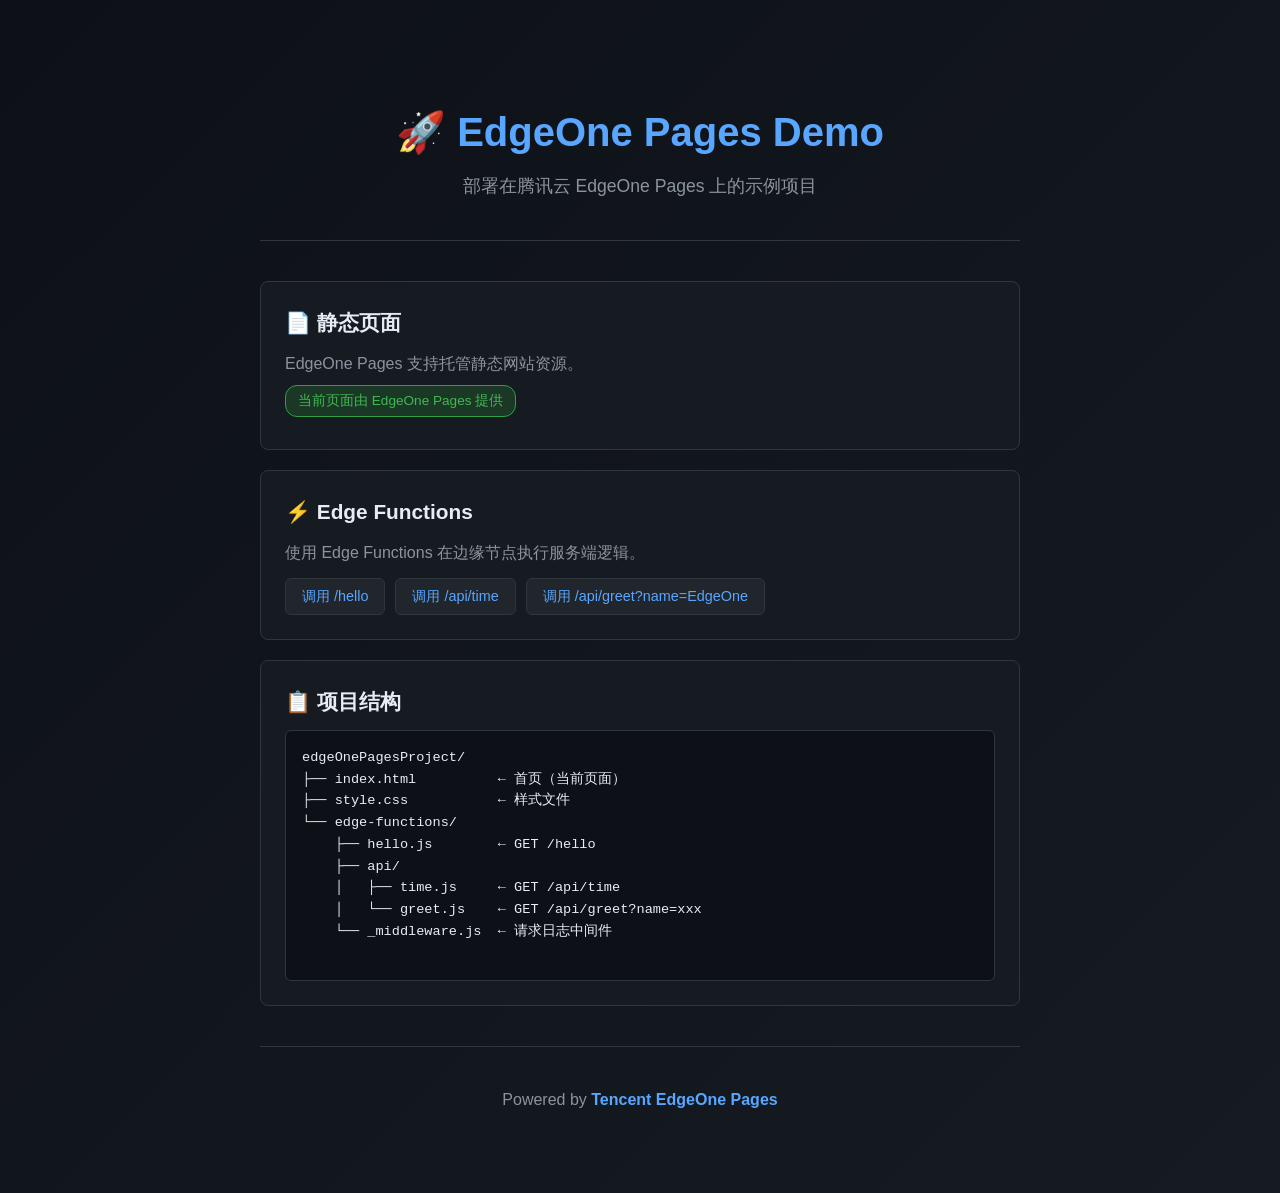
==== index.html @ 208e15da "init" ====
<!DOCTYPE html>
<html lang="zh-CN">
<head>
  <meta charset="UTF-8">
  <meta name="viewport" content="width=device-width, initial-scale=1.0">
  <title>EdgeOne Pages Demo</title>
  <link rel="stylesheet" href="/style.css">
</head>
<body>
  <div class="container">
    <header>
      <h1>🚀 EdgeOne Pages Demo</h1>
      <p class="subtitle">部署在腾讯云 EdgeOne Pages 上的示例项目</p>
    </header>

    <main>
      <section class="card">
        <h2>📄 静态页面</h2>
        <p>EdgeOne Pages 支持托管静态网站资源。</p>
        <p class="status success">当前页面由 EdgeOne Pages 提供</p>
      </section>

      <section class="card">
        <h2>⚡ Edge Functions</h2>
        <p>使用 Edge Functions 在边缘节点执行服务端逻辑。</p>
        <div class="api-buttons">
          <button onclick="callAPI('/hello')">调用 /hello</button>
          <button onclick="callAPI('/api/time')">调用 /api/time</button>
          <button onclick="callAPI('/api/greet?name=EdgeOne')">调用 /api/greet?name=EdgeOne</button>
        </div>
        <pre id="api-result" class="hidden"></pre>
      </section>

      <section class="card">
        <h2>📋 项目结构</h2>
        <pre>
edgeOnePagesProject/
├── index.html          ← 首页（当前页面）
├── style.css           ← 样式文件
└── edge-functions/
    ├── hello.js        ← GET /hello
    ├── api/
    │   ├── time.js     ← GET /api/time
    │   └── greet.js    ← GET /api/greet?name=xxx
    └── _middleware.js  ← 请求日志中间件
        </pre>
      </section>
    </main>

    <footer>
      <p>Powered by <strong>Tencent EdgeOne Pages</strong></p>
    </footer>
  </div>

  <script>
    async function callAPI(path) {
      const resultEl = document.getElementById('api-result');
      resultEl.classList.add('loading');
      resultEl.classList.remove('hidden');
      resultEl.textContent = '请求中...';

      try {
        const res = await fetch(path);
        const data = await res.json();
        resultEl.textContent = JSON.stringify(data, null, 2);
        resultEl.classList.remove('loading');
      } catch (err) {
        resultEl.textContent = '请求失败: ' + err.message;
        resultEl.classList.remove('loading');
      }
    }
  </script>
</body>
</html>
---- style.css ----
* {
  margin: 0;
  padding: 0;
  box-sizing: border-box;
}

body {
  font-family: -apple-system, BlinkMacSystemFont, 'Segoe UI', Roboto, 'Helvetica Neue', Arial, sans-serif;
  background: linear-gradient(135deg, #0d1117 0%, #161b22 100%);
  color: #c9d1d9;
  min-height: 100vh;
  line-height: 1.6;
}

.container {
  max-width: 800px;
  margin: 0 auto;
  padding: 40px 20px;
}

header {
  text-align: center;
  padding: 60px 0 40px;
  border-bottom: 1px solid #30363d;
  margin-bottom: 40px;
}

h1 {
  font-size: 2.5rem;
  color: #58a6ff;
  margin-bottom: 8px;
}

.subtitle {
  font-size: 1.1rem;
  color: #8b949e;
}

.card {
  background: #161b22;
  border: 1px solid #30363d;
  border-radius: 8px;
  padding: 24px;
  margin-bottom: 20px;
}

.card h2 {
  font-size: 1.3rem;
  color: #e6edf3;
  margin-bottom: 12px;
}

.card p {
  margin-bottom: 8px;
  color: #8b949e;
}

.status {
  display: inline-block;
  padding: 4px 12px;
  border-radius: 12px;
  font-size: 0.85rem;
  font-weight: 500;
}

.status.success {
  background: #1b3826;
  color: #3fb950;
  border: 1px solid #2ea043;
}

.api-buttons {
  display: flex;
  flex-wrap: wrap;
  gap: 10px;
  margin-top: 12px;
}

.api-buttons button {
  padding: 8px 16px;
  background: #21262d;
  color: #58a6ff;
  border: 1px solid #30363d;
  border-radius: 6px;
  cursor: pointer;
  font-size: 0.9rem;
  transition: all 0.2s;
}

.api-buttons button:hover {
  background: #30363d;
  border-color: #58a6ff;
}

pre {
  background: #0d1117;
  padding: 16px;
  border-radius: 6px;
  overflow-x: auto;
  margin-top: 12px;
  font-family: 'SF Mono', 'Fira Code', monospace;
  font-size: 0.85rem;
  color: #e6edf3;
  border: 1px solid #30363d;
}

#api-result {
  margin-top: 16px;
  min-height: 40px;
}

#api-result.loading {
  color: #d29922;
}

.hidden {
  display: none;
}

.card pre {
  white-space: pre-wrap;
  word-break: break-all;
}

footer {
  text-align: center;
  padding: 40px 0;
  border-top: 1px solid #30363d;
  margin-top: 40px;
  color: #8b949e;
}

footer strong {
  color: #58a6ff;
}

@media (max-width: 600px) {
  header {
    padding: 40px 0 30px;
  }

  h1 {
    font-size: 1.8rem;
  }

  .api-buttons {
    flex-direction: column;
  }

  .api-buttons button {
    width: 100%;
  }
}
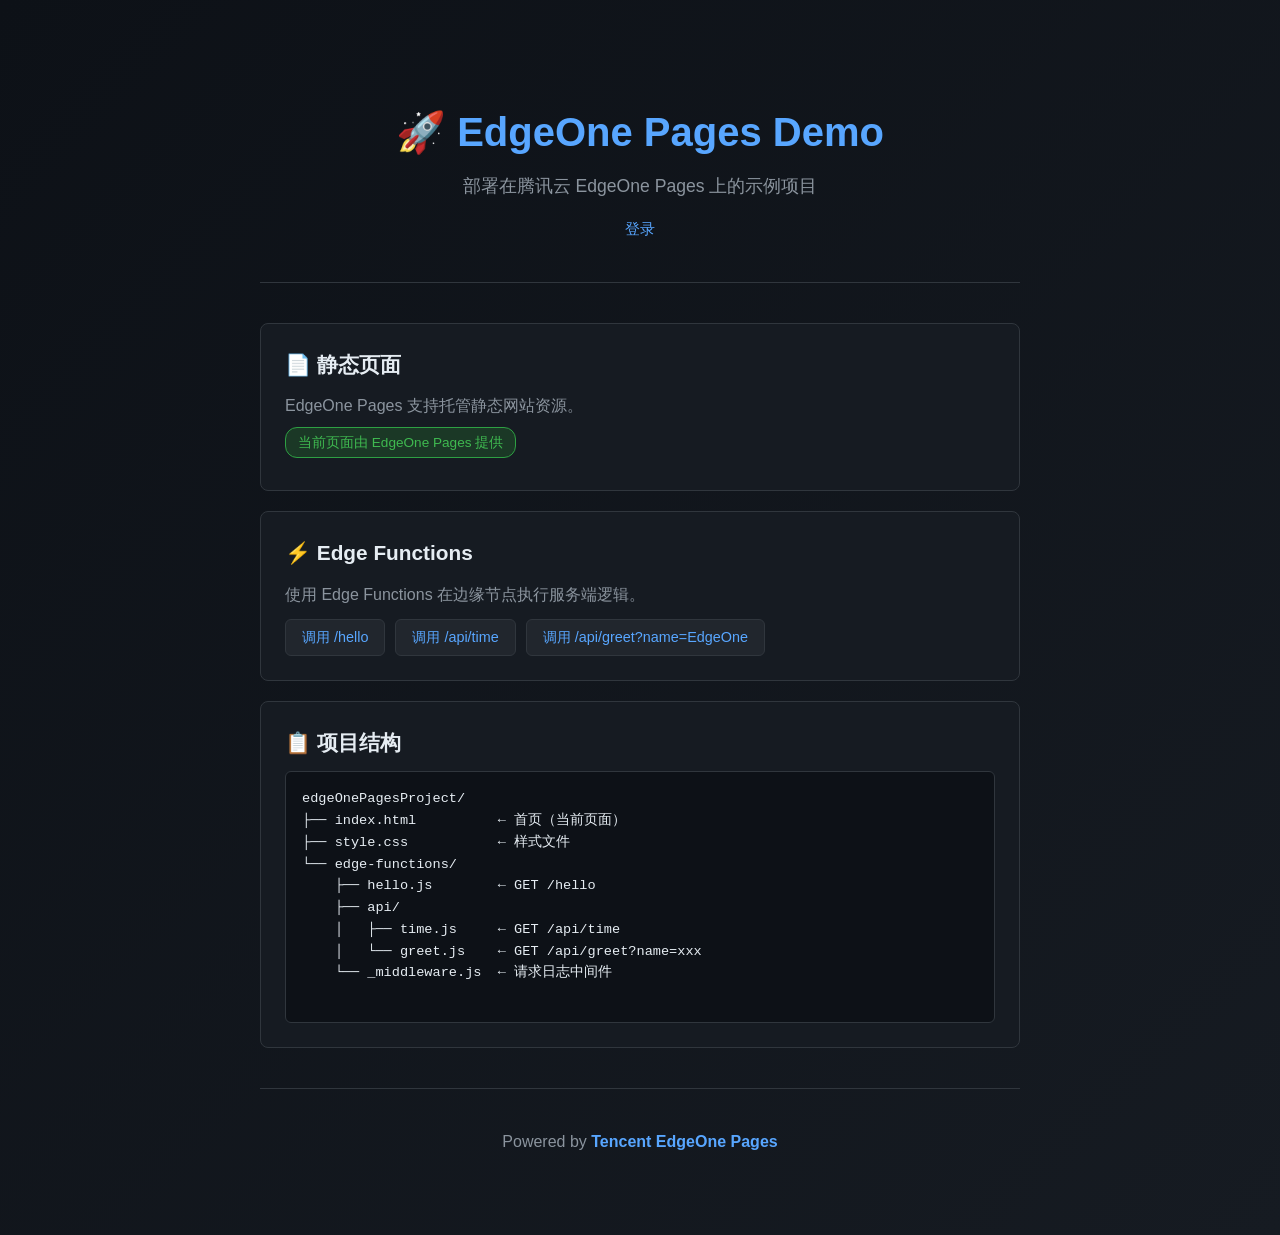
==== commit 68e5fa27: "feat: implement login/register with CloudBase database, PBKDF2 password hashing" ====
--- a/index.html
+++ b/index.html
@@ -11,6 +11,10 @@
     <header>
       <h1>🚀 EdgeOne Pages Demo</h1>
       <p class="subtitle">部署在腾讯云 EdgeOne Pages 上的示例项目</p>
+      <nav style="margin-top: 16px;">
+        <a href="/login.html" id="loginLink" style="color: #58a6ff; text-decoration: none; font-size: 0.95rem;">登录</a>
+        <span id="userInfo" class="hidden" style="color: #8b949e; font-size: 0.95rem;"></span>
+      </nav>
     </header>
 
     <main>
@@ -53,6 +57,36 @@
   </div>
 
   <script>
+    // 检查登录状态
+    (function() {
+      var user = localStorage.getItem('user');
+      if (user) {
+        try {
+          var u = JSON.parse(user);
+          document.getElementById('loginLink').classList.add('hidden');
+          var info = document.getElementById('userInfo');
+          info.classList.remove('hidden');
+          info.innerHTML = '已登录: <strong style="color:#58a6ff">' + escapeHtml(u.username) + '</strong> ';
+          var logout = document.createElement('a');
+          logout.href = '#';
+          logout.textContent = '退出';
+          logout.style.cssText = 'color:#f85149;text-decoration:none;font-size:0.9rem;margin-left:8px;';
+          logout.onclick = function(e) {
+            e.preventDefault();
+            localStorage.removeItem('user');
+            window.location.reload();
+          };
+          info.appendChild(logout);
+        } catch(e) {}
+      }
+    })();
+
+    function escapeHtml(str) {
+      var div = document.createElement('div');
+      div.appendChild(document.createTextNode(str));
+      return div.innerHTML;
+    }
+
     async function callAPI(path) {
       const resultEl = document.getElementById('api-result');
       resultEl.classList.add('loading');
--- a/style.css
+++ b/style.css
@@ -134,6 +134,136 @@
   color: #58a6ff;
 }
 
+/* ===== 登录/注册页面 ===== */
+.login-container {
+  display: flex;
+  justify-content: center;
+  align-items: center;
+  min-height: 100vh;
+  padding: 20px;
+}
+
+.login-card {
+  background: #161b22;
+  border: 1px solid #30363d;
+  border-radius: 12px;
+  padding: 40px;
+  width: 100%;
+  max-width: 420px;
+  box-shadow: 0 8px 24px rgba(0, 0, 0, 0.3);
+}
+
+.login-header {
+  text-align: center;
+  margin-bottom: 32px;
+}
+
+.login-header h1 {
+  font-size: 1.8rem;
+  color: #e6edf3;
+  margin-bottom: 8px;
+}
+
+.login-subtitle {
+  font-size: 0.9rem;
+  color: #8b949e;
+}
+
+.login-form .form-group {
+  margin-bottom: 20px;
+}
+
+.login-form label {
+  display: block;
+  font-size: 0.9rem;
+  color: #c9d1d9;
+  margin-bottom: 6px;
+  font-weight: 500;
+}
+
+.login-form input {
+  width: 100%;
+  padding: 10px 14px;
+  background: #0d1117;
+  border: 1px solid #30363d;
+  border-radius: 6px;
+  color: #e6edf3;
+  font-size: 1rem;
+  transition: border-color 0.2s;
+  outline: none;
+}
+
+.login-form input:focus {
+  border-color: #58a6ff;
+  box-shadow: 0 0 0 2px rgba(88, 166, 255, 0.15);
+}
+
+.login-form input::placeholder {
+  color: #484f58;
+}
+
+.login-btn {
+  width: 100%;
+  padding: 12px;
+  background: #238636;
+  color: #fff;
+  border: 1px solid #2ea043;
+  border-radius: 6px;
+  font-size: 1rem;
+  font-weight: 600;
+  cursor: pointer;
+  transition: all 0.2s;
+  margin-top: 8px;
+}
+
+.login-btn:hover {
+  background: #2ea043;
+}
+
+.login-btn:disabled {
+  background: #21262d;
+  border-color: #30363d;
+  color: #8b949e;
+  cursor: not-allowed;
+}
+
+.message {
+  padding: 10px 14px;
+  border-radius: 6px;
+  margin-bottom: 16px;
+  font-size: 0.9rem;
+  text-align: center;
+}
+
+.message.success {
+  background: #1b3826;
+  color: #3fb950;
+  border: 1px solid #2ea043;
+}
+
+.message.error {
+  background: #3d1f1f;
+  color: #f85149;
+  border: 1px solid #f85149;
+}
+
+.login-footer {
+  text-align: center;
+  margin-top: 24px;
+  font-size: 0.9rem;
+  color: #8b949e;
+}
+
+.login-footer a {
+  color: #58a6ff;
+  text-decoration: none;
+  font-weight: 500;
+}
+
+.login-footer a:hover {
+  text-decoration: underline;
+}
+
 @media (max-width: 600px) {
   header {
     padding: 40px 0 30px;
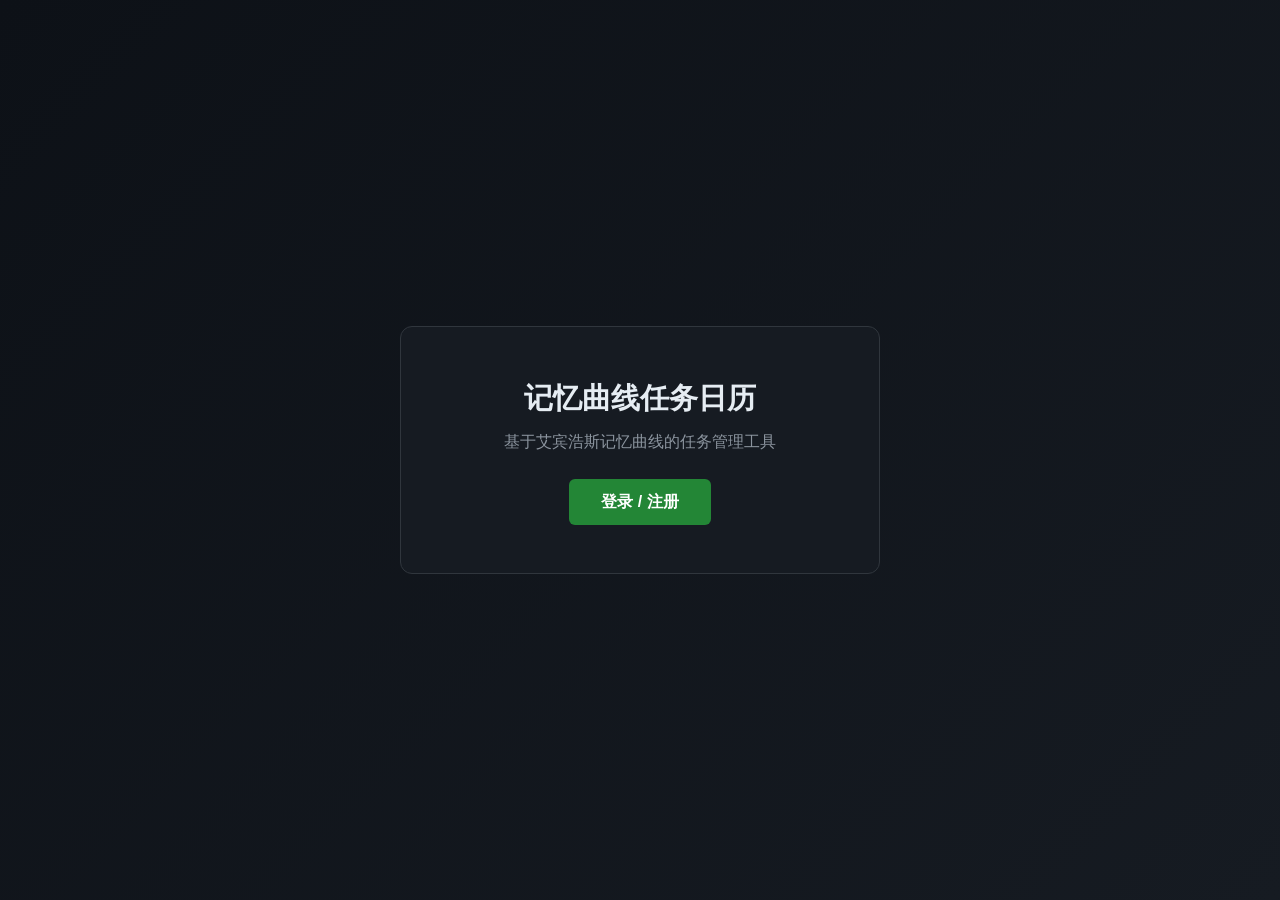
==== commit 5cf93177: "feat: migrate memoryCurveStudy calendar app with CloudBase backend, auth integration" ====
--- a/index.html
+++ b/index.html
@@ -3,106 +3,59 @@
 <head>
   <meta charset="UTF-8">
   <meta name="viewport" content="width=device-width, initial-scale=1.0">
-  <title>EdgeOne Pages Demo</title>
+  <title>记忆曲线任务日历</title>
   <link rel="stylesheet" href="/style.css">
+  <style>
+    .landing-body { display:flex; justify-content:center; align-items:center; min-height:100vh; padding:20px; }
+    .landing-card { background:#161b22; border:1px solid #30363d; border-radius:12px; padding:48px; text-align:center; max-width:480px; width:100%; }
+    .landing-card h1 { color:#e6edf3; margin-bottom:8px; font-size:1.8rem; }
+    .landing-card p { color:#8b949e; margin-bottom:24px; }
+    .landing-card a { display:inline-block; padding:10px 32px; background:#238636; color:#fff; border-radius:6px; text-decoration:none; font-weight:600; transition:background 0.2s; }
+    .landing-card a:hover { background:#2ea043; }
+    .landing-user { color:#58a6ff; font-weight:600; margin-bottom:16px; }
+    .landing-btn-group { display:flex; gap:12px; justify-content:center; flex-wrap:wrap; }
+    .landing-btn-secondary { display:inline-block; padding:10px 32px; background:#21262d; color:#58a6ff; border:1px solid #30363d; border-radius:6px; text-decoration:none; font-weight:600; cursor:pointer; transition:all 0.2s; }
+    .landing-btn-secondary:hover { border-color:#58a6ff; }
+  </style>
 </head>
-<body>
-  <div class="container">
-    <header>
-      <h1>🚀 EdgeOne Pages Demo</h1>
-      <p class="subtitle">部署在腾讯云 EdgeOne Pages 上的示例项目</p>
-      <nav style="margin-top: 16px;">
-        <a href="/login.html" id="loginLink" style="color: #58a6ff; text-decoration: none; font-size: 0.95rem;">登录</a>
-        <span id="userInfo" class="hidden" style="color: #8b949e; font-size: 0.95rem;"></span>
-      </nav>
-    </header>
-
-    <main>
-      <section class="card">
-        <h2>📄 静态页面</h2>
-        <p>EdgeOne Pages 支持托管静态网站资源。</p>
-        <p class="status success">当前页面由 EdgeOne Pages 提供</p>
-      </section>
-
-      <section class="card">
-        <h2>⚡ Edge Functions</h2>
-        <p>使用 Edge Functions 在边缘节点执行服务端逻辑。</p>
-        <div class="api-buttons">
-          <button onclick="callAPI('/hello')">调用 /hello</button>
-          <button onclick="callAPI('/api/time')">调用 /api/time</button>
-          <button onclick="callAPI('/api/greet?name=EdgeOne')">调用 /api/greet?name=EdgeOne</button>
-        </div>
-        <pre id="api-result" class="hidden"></pre>
-      </section>
-
-      <section class="card">
-        <h2>📋 项目结构</h2>
-        <pre>
-edgeOnePagesProject/
-├── index.html          ← 首页（当前页面）
-├── style.css           ← 样式文件
-└── edge-functions/
-    ├── hello.js        ← GET /hello
-    ├── api/
-    │   ├── time.js     ← GET /api/time
-    │   └── greet.js    ← GET /api/greet?name=xxx
-    └── _middleware.js  ← 请求日志中间件
-        </pre>
-      </section>
-    </main>
-
-    <footer>
-      <p>Powered by <strong>Tencent EdgeOne Pages</strong></p>
-    </footer>
+<body class="landing-body">
+  <div class="landing-card" id="authCheck">
+    <p style="color:#8b949e;">加载中...</p>
   </div>
 
   <script>
-    // 检查登录状态
     (function() {
-      var user = localStorage.getItem('user');
-      if (user) {
-        try {
-          var u = JSON.parse(user);
-          document.getElementById('loginLink').classList.add('hidden');
-          var info = document.getElementById('userInfo');
-          info.classList.remove('hidden');
-          info.innerHTML = '已登录: <strong style="color:#58a6ff">' + escapeHtml(u.username) + '</strong> ';
-          var logout = document.createElement('a');
-          logout.href = '#';
-          logout.textContent = '退出';
-          logout.style.cssText = 'color:#f85149;text-decoration:none;font-size:0.9rem;margin-left:8px;';
-          logout.onclick = function(e) {
-            e.preventDefault();
-            localStorage.removeItem('user');
-            window.location.reload();
-          };
-          info.appendChild(logout);
-        } catch(e) {}
+      var user = null;
+      try { user = JSON.parse(localStorage.getItem('user')); } catch(e) {}
+
+      var container = document.getElementById('authCheck');
+
+      if (user && user.id && user.username) {
+        container.innerHTML =
+          '<h1>记忆曲线任务日历</h1>' +
+          '<p>基于艾宾浩斯记忆曲线的任务管理工具</p>' +
+          '<div class="landing-user">已登录: ' + escapeHtml(user.username) + '</div>' +
+          '<div class="landing-btn-group">' +
+            '<a href="/main.html">进入日历</a>' +
+            '<span class="landing-btn-secondary" id="landingLogout">退出登录</span>' +
+          '</div>';
+        document.getElementById('landingLogout').addEventListener('click', function() {
+          localStorage.removeItem('user');
+          window.location.reload();
+        });
+      } else {
+        container.innerHTML =
+          '<h1>记忆曲线任务日历</h1>' +
+          '<p>基于艾宾浩斯记忆曲线的任务管理工具</p>' +
+          '<a href="/login.html">登录 / 注册</a>';
+      }
+
+      function escapeHtml(str) {
+        var div = document.createElement('div');
+        div.textContent = str;
+        return div.innerHTML;
       }
     })();
-
-    function escapeHtml(str) {
-      var div = document.createElement('div');
-      div.appendChild(document.createTextNode(str));
-      return div.innerHTML;
-    }
-
-    async function callAPI(path) {
-      const resultEl = document.getElementById('api-result');
-      resultEl.classList.add('loading');
-      resultEl.classList.remove('hidden');
-      resultEl.textContent = '请求中...';
-
-      try {
-        const res = await fetch(path);
-        const data = await res.json();
-        resultEl.textContent = JSON.stringify(data, null, 2);
-        resultEl.classList.remove('loading');
-      } catch (err) {
-        resultEl.textContent = '请求失败: ' + err.message;
-        resultEl.classList.remove('loading');
-      }
-    }
   </script>
 </body>
 </html>
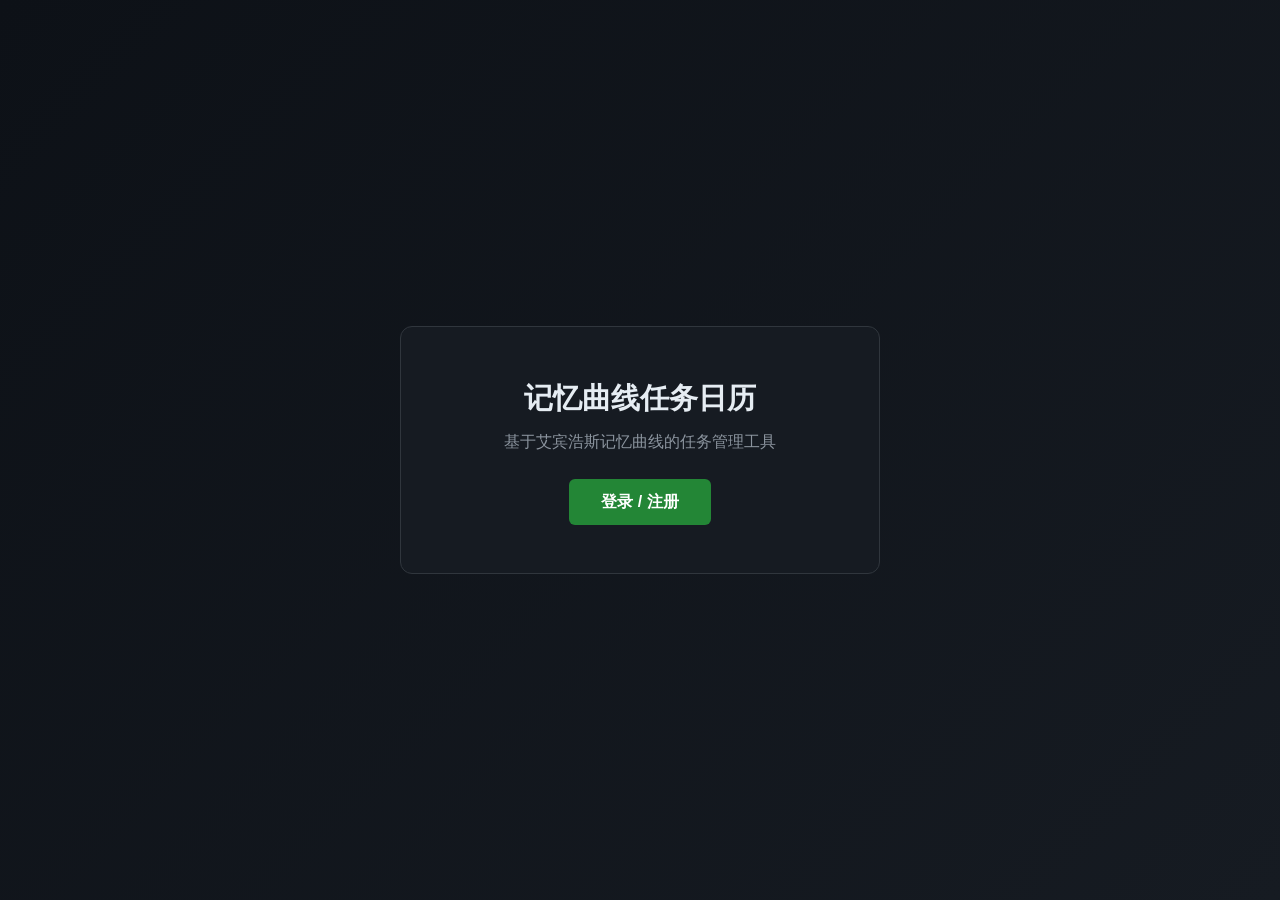
==== commit 097cebe7: "feat: use clean URLs without .html extension Added rewrites for /main and /login. Updated all intern" ====
--- a/index.html
+++ b/index.html
@@ -36,10 +36,12 @@
           '<p>基于艾宾浩斯记忆曲线的任务管理工具</p>' +
           '<div class="landing-user">已登录: ' + escapeHtml(user.username) + '</div>' +
           '<div class="landing-btn-group">' +
-            '<a href="/main.html">进入日历</a>' +
+            '<a href="/main">进入日历</a>' +
             '<span class="landing-btn-secondary" id="landingLogout">退出登录</span>' +
           '</div>';
         document.getElementById('landingLogout').addEventListener('click', function() {
+          try { localStorage.removeItem('mcs_cache_' + user.id); } catch (e) {}
+          try { localStorage.removeItem('mcs_history_' + user.id); } catch (e) {}
           localStorage.removeItem('user');
           window.location.reload();
         });
@@ -47,7 +49,7 @@
         container.innerHTML =
           '<h1>记忆曲线任务日历</h1>' +
           '<p>基于艾宾浩斯记忆曲线的任务管理工具</p>' +
-          '<a href="/login.html">登录 / 注册</a>';
+          '<a href="/login">登录 / 注册</a>';
       }
 
       function escapeHtml(str) {
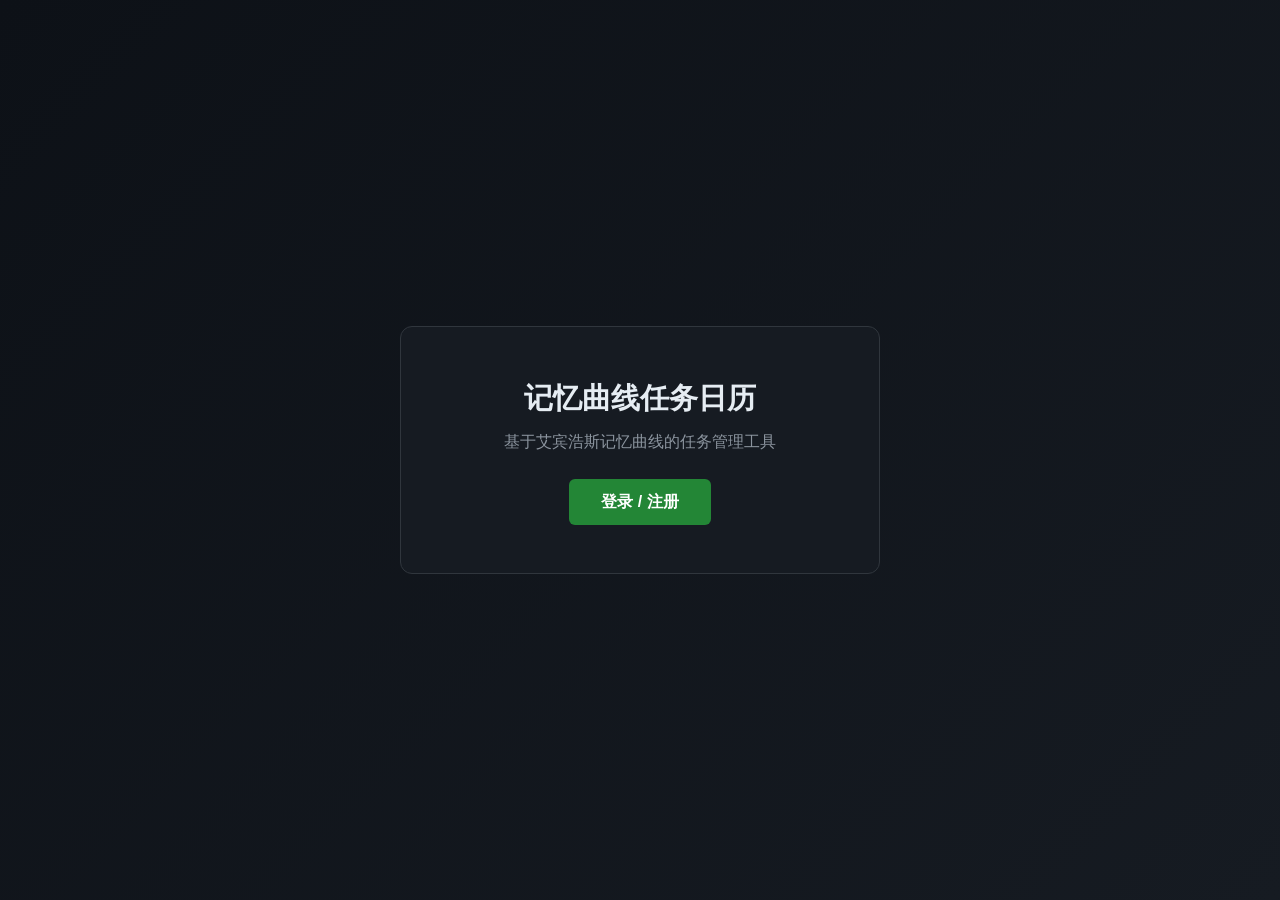
==== commit 11581263: "feat: add token auth and IP registration limit Token: HMAC-SHA256 signed, 1min expiry, sent via Auth" ====
--- a/index.html
+++ b/index.html
@@ -43,6 +43,7 @@
           try { localStorage.removeItem('mcs_cache_' + user.id); } catch (e) {}
           try { localStorage.removeItem('mcs_history_' + user.id); } catch (e) {}
           localStorage.removeItem('user');
+          localStorage.removeItem('token');
           window.location.reload();
         });
       } else {
